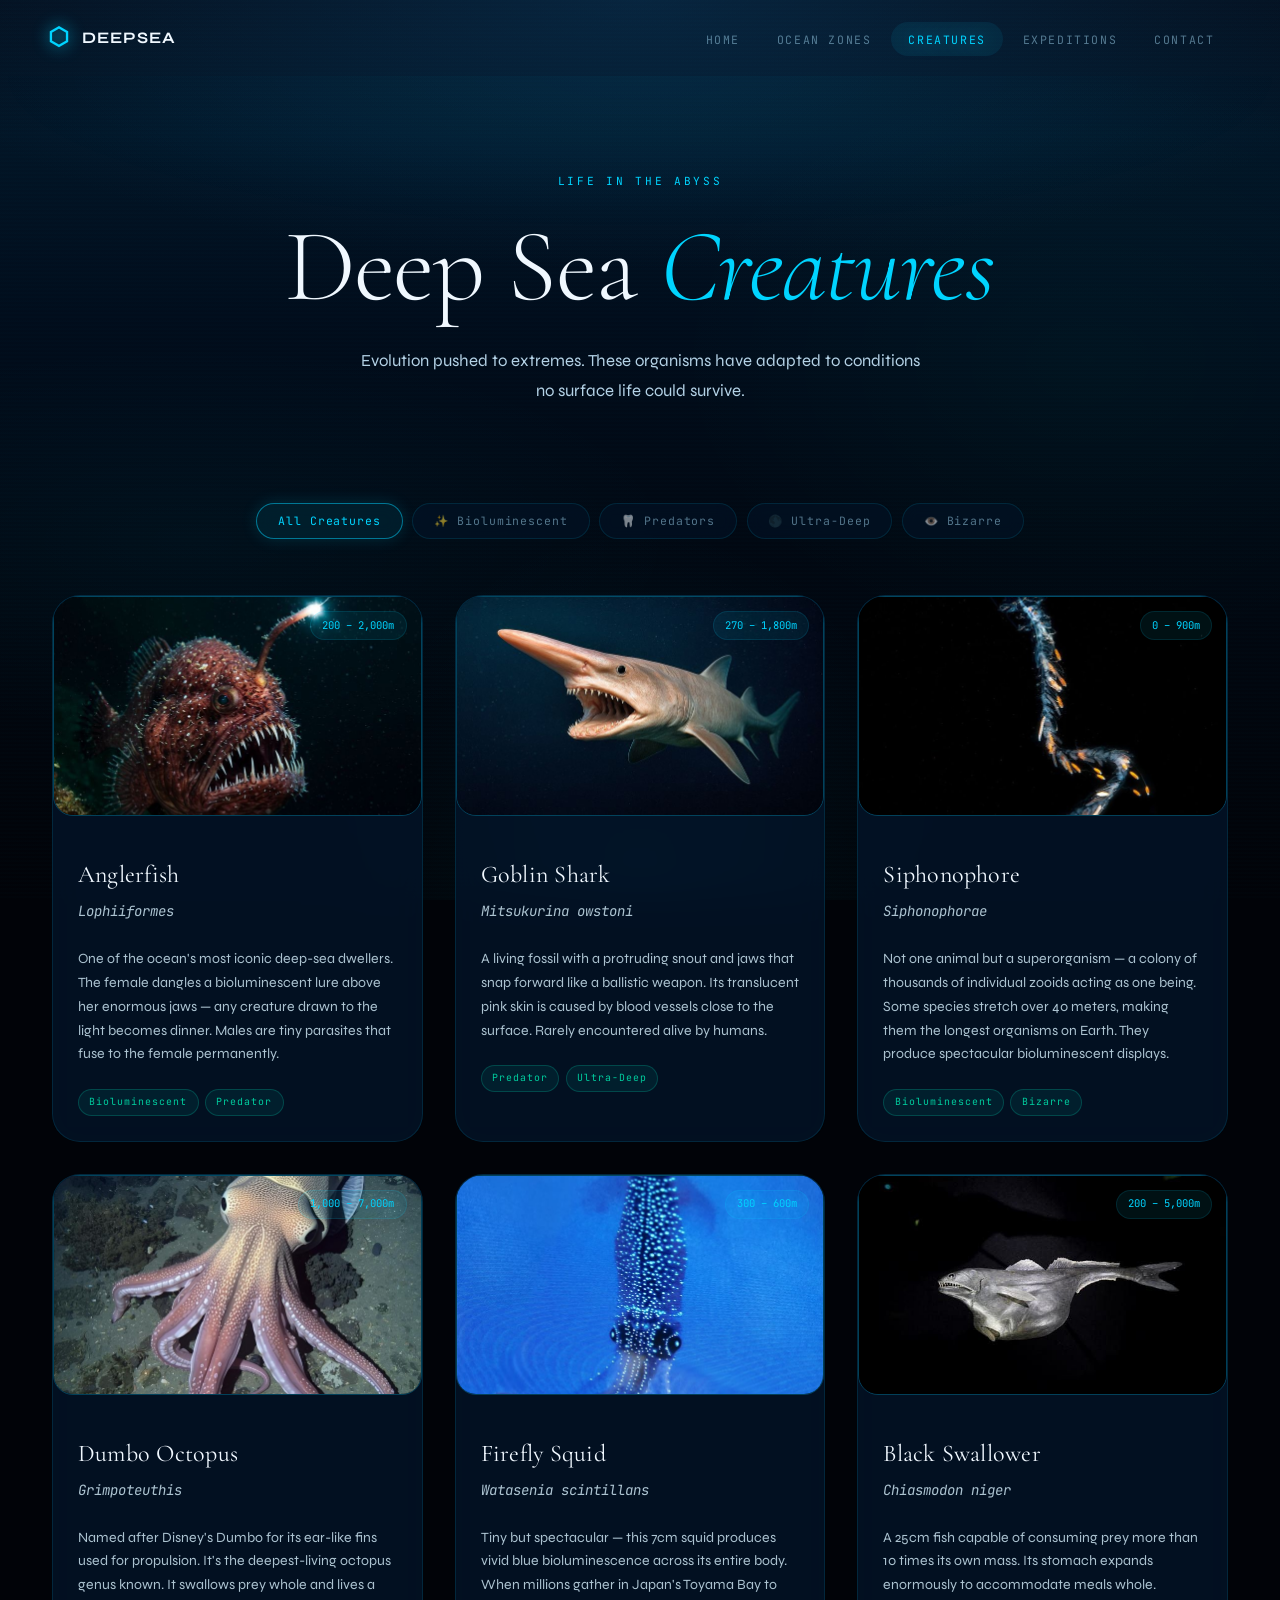
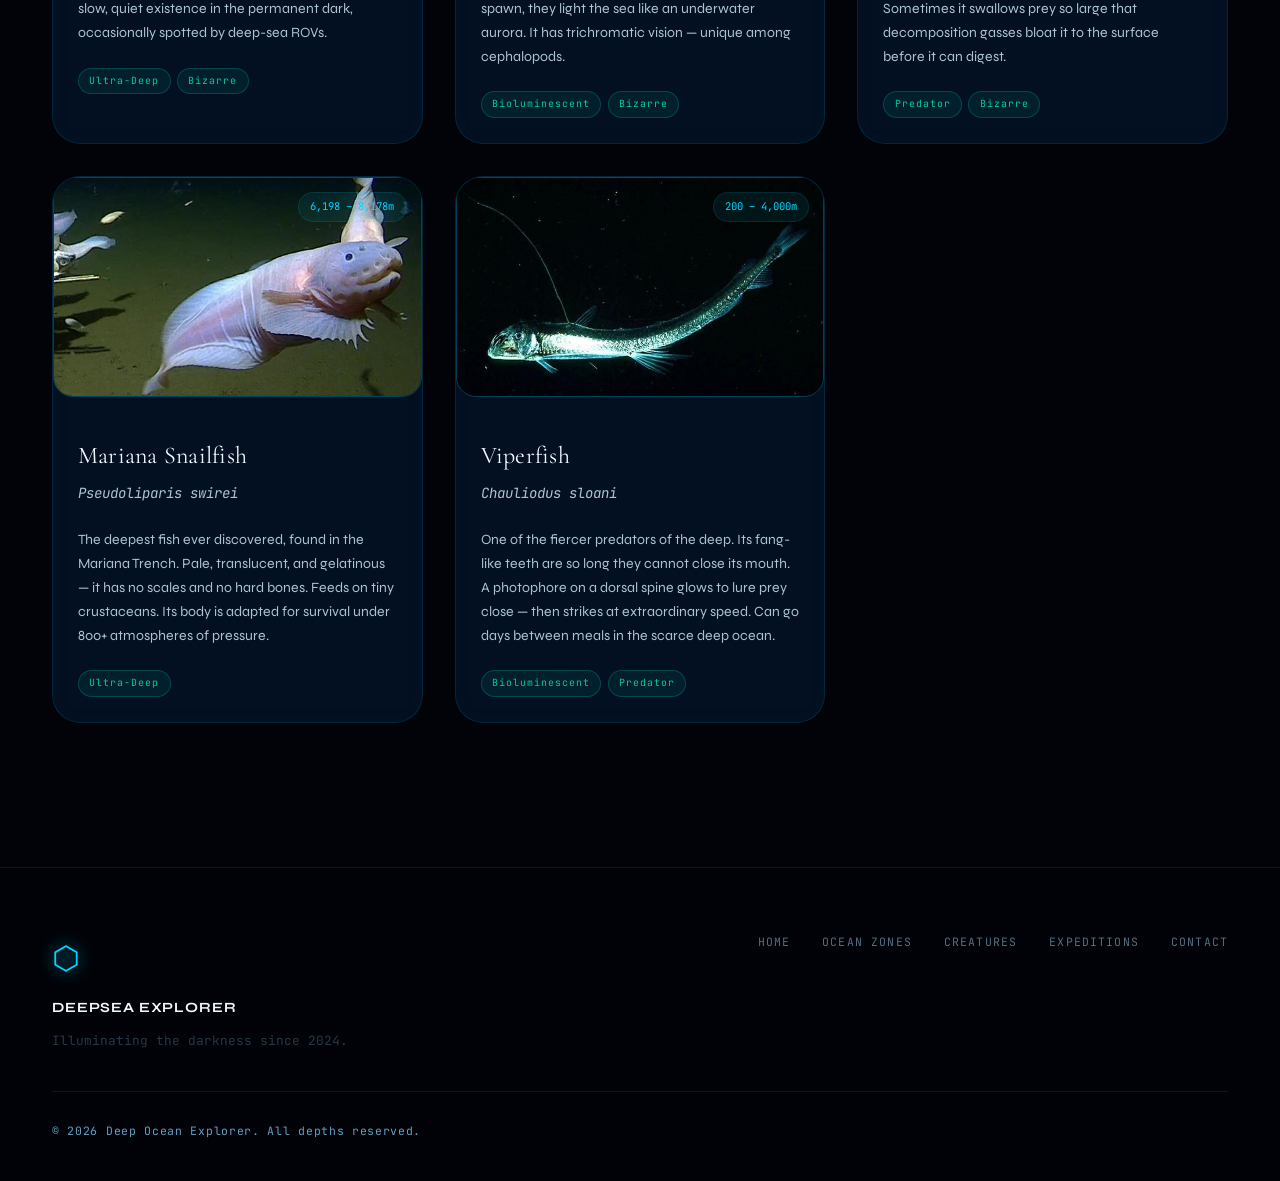
==== creatures.html @ 25d3ae2a "Initial commit" ====
<!DOCTYPE html>
<html lang="en">
<head>
  <meta charset="UTF-8" />
  <meta name="viewport" content="width=device-width, initial-scale=1.0" />
  <title>Deep Sea Creatures — Deep Ocean Explorer</title>
  <link rel="stylesheet" href="style.css" />
</head>
<body class="page-creatures">

  <div class="ocean-bg">
    <div class="bubble" style="--x:8%;--d:11s;--s:0.45rem;--delay:0.5s"></div>
    <div class="bubble" style="--x:30%;--d:9s;--s:0.3rem;--delay:2s"></div>
    <div class="bubble" style="--x:52%;--d:13s;--s:0.55rem;--delay:1s"></div>
    <div class="bubble" style="--x:72%;--d:8s;--s:0.4rem;--delay:3.5s"></div>
    <div class="bubble" style="--x:90%;--d:10s;--s:0.6rem;--delay:0s"></div>
  </div>

  <nav class="navbar">
    <a href="index.html" class="nav-logo">
      <span class="logo-icon">⬡</span>
      <span>DeepSea</span>
    </a>
    <button class="nav-toggle" id="navToggle" aria-label="Toggle menu">
      <span></span><span></span><span></span>
    </button>
    <ul class="nav-links" id="navLinks">
      <li><a href="index.html">Home</a></li>
      <li><a href="zones.html">Ocean Zones</a></li>
      <li><a href="creatures.html" class="active">Creatures</a></li>
      <li><a href="expeditions.html">Expeditions</a></li>
      <li><a href="contact.html">Contact</a></li>
    </ul>
  </nav>

  <main>
    <header class="page-hero">
      <div class="container">
        <p class="hero-eyebrow">Life in the Abyss</p>
        <h1>Deep Sea <em>Creatures</em></h1>
        <p class="page-hero-sub">Evolution pushed to extremes. These organisms have adapted to conditions no surface life could survive.</p>
      </div>
    </header>

    <section class="filter-section">
      <div class="container">
        <div class="filter-bar">
          <button class="filter-btn active" data-filter="all">All Creatures</button>
          <button class="filter-btn" data-filter="bioluminescent">✨ Bioluminescent</button>
          <button class="filter-btn" data-filter="predator">🦷 Predators</button>
          <button class="filter-btn" data-filter="deep">🌑 Ultra-Deep</button>
          <button class="filter-btn" data-filter="weird">👁️ Bizarre</button>
        </div>
      </div>
    </section>

    <section class="creatures-gallery">
      <div class="container">
        <div class="creatures-grid" id="creaturesGrid">

          <article class="creature-profile" data-tags="bioluminescent predator">
            <div class="profile-glow"></div>
            <div class="profile-header">
    <img src="images/anglerfish.jpg" class="creature-photo" alt="Anglerfish">
    <div class="profile-depth-badge">200 – 2,000m</div>
</div>
            <h3>Anglerfish</h3>
            <p class="creature-sci">Lophiiformes</p>
            <p>One of the ocean's most iconic deep-sea dwellers. The female dangles a bioluminescent lure above her enormous jaws — any creature drawn to the light becomes dinner. Males are tiny parasites that fuse to the female permanently.</p>
            <div class="creature-tags">
              <span class="tag">Bioluminescent</span>
              <span class="tag">Predator</span>
            </div>
          </article>

          <article class="creature-profile" data-tags="predator deep">
            <div class="profile-glow"></div>
            <div class="profile-header">
              <img src="images/goblin-shark.jpg" class="creature-photo">
              <div class="profile-depth-badge">270 – 1,800m</div>
            </div>
            <h3>Goblin Shark</h3>
            <p class="creature-sci">Mitsukurina owstoni</p>
            <p>A living fossil with a protruding snout and jaws that snap forward like a ballistic weapon. Its translucent pink skin is caused by blood vessels close to the surface. Rarely encountered alive by humans.</p>
            <div class="creature-tags">
              <span class="tag">Predator</span>
              <span class="tag">Ultra-Deep</span>
            </div>
          </article>

          <article class="creature-profile" data-tags="bioluminescent weird">
            <div class="profile-glow"></div>
            <div class="profile-header">
              <img src="images/siphonophore.jpg" class="creature-photo">
              <div class="profile-depth-badge">0 – 900m</div>
            </div>
            <h3>Siphonophore</h3>
            <p class="creature-sci">Siphonophorae</p>
            <p>Not one animal but a superorganism — a colony of thousands of individual zooids acting as one being. Some species stretch over 40 meters, making them the longest organisms on Earth. They produce spectacular bioluminescent displays.</p>
            <div class="creature-tags">
              <span class="tag">Bioluminescent</span>
              <span class="tag">Bizarre</span>
            </div>
          </article>

          <article class="creature-profile" data-tags="deep weird">
            <div class="profile-glow"></div>
            <div class="profile-header">
             <img src="images/dumbo-octopus.jpg" class="creature-photo">
              <div class="profile-depth-badge">1,000 – 7,000m</div>
            </div>
            <h3>Dumbo Octopus</h3>
            <p class="creature-sci">Grimpoteuthis</p>
            <p>Named after Disney's Dumbo for its ear-like fins used for propulsion. It's the deepest-living octopus genus known. It swallows prey whole and lives a slow, quiet existence in the permanent dark, occasionally spotted by deep-sea ROVs.</p>
            <div class="creature-tags">
              <span class="tag">Ultra-Deep</span>
              <span class="tag">Bizarre</span>
            </div>
          </article>

          <article class="creature-profile" data-tags="bioluminescent weird">
            <div class="profile-glow"></div>
            <div class="profile-header">
              <img src="images/firefly-squid.jpg" class="creature-photo">
              <div class="profile-depth-badge">300 – 600m</div>
            </div>
            <h3>Firefly Squid</h3>
            <p class="creature-sci">Watasenia scintillans</p>
            <p>Tiny but spectacular — this 7cm squid produces vivid blue bioluminescence across its entire body. When millions gather in Japan's Toyama Bay to spawn, they light the sea like an underwater aurora. It has trichromatic vision — unique among cephalopods.</p>
            <div class="creature-tags">
              <span class="tag">Bioluminescent</span>
              <span class="tag">Bizarre</span>
            </div>
          </article>

          <article class="creature-profile" data-tags="predator deep weird">
            <div class="profile-glow"></div>
            <div class="profile-header">
              <img src="images/black-swallower.jpg" class="creature-photo">
              <div class="profile-depth-badge">200 – 5,000m</div>
            </div>
            <h3>Black Swallower</h3>
            <p class="creature-sci">Chiasmodon niger</p>
            <p>A 25cm fish capable of consuming prey more than 10 times its own mass. Its stomach expands enormously to accommodate meals whole. Sometimes it swallows prey so large that decomposition gasses bloat it to the surface before it can digest.</p>
            <div class="creature-tags">
              <span class="tag">Predator</span>
              <span class="tag">Bizarre</span>
            </div>
          </article>

          <article class="creature-profile" data-tags="deep">
            <div class="profile-glow"></div>
            <div class="profile-header">
              <img src="images/mariana-snailfish.jpg" class="creature-photo">
              <div class="profile-depth-badge">6,198 – 8,178m</div>
            </div>
            <h3>Mariana Snailfish</h3>
            <p class="creature-sci">Pseudoliparis swirei</p>
            <p>The deepest fish ever discovered, found in the Mariana Trench. Pale, translucent, and gelatinous — it has no scales and no hard bones. Feeds on tiny crustaceans. Its body is adapted for survival under 800+ atmospheres of pressure.</p>
            <div class="creature-tags">
              <span class="tag">Ultra-Deep</span>
            </div>
          </article>

          <article class="creature-profile" data-tags="bioluminescent predator">
            <div class="profile-glow"></div>
            <div class="profile-header">
              <img src="images/viperfish.jpg" class="creature-photo">
              <div class="profile-depth-badge">200 – 4,000m</div>
            </div>
            <h3>Viperfish</h3>
            <p class="creature-sci">Chauliodus sloani</p>
            <p>One of the fiercer predators of the deep. Its fang-like teeth are so long they cannot close its mouth. A photophore on a dorsal spine glows to lure prey close — then strikes at extraordinary speed. Can go days between meals in the scarce deep ocean.</p>
            <div class="creature-tags">
              <span class="tag">Bioluminescent</span>
              <span class="tag">Predator</span>
            </div>
          </article>

        </div>
      </div>
    </section>
  </main>

  <footer class="site-footer">
    <div class="container">
      <div class="footer-grid">
        <div class="footer-brand">
          <span class="logo-icon">⬡</span>
          <strong>DeepSea Explorer</strong>
          <p>Illuminating the darkness since 2024.</p>
        </div>
        <nav class="footer-nav">
          <a href="index.html">Home</a>
          <a href="zones.html">Ocean Zones</a>
          <a href="creatures.html">Creatures</a>
          <a href="expeditions.html">Expeditions</a>
          <a href="contact.html">Contact</a>
        </nav>
      </div>
      <p class="footer-copy">&copy; 2026 Deep Ocean Explorer. All depths reserved.</p>
    </div>
  </footer>

  <script src="main.js"></script>
</body>
</html>
---- style.css ----
@import url('https://fonts.googleapis.com/css2?family=Cormorant+Garamond:ital,wght@0,300;0,400;0,600;0,700;1,300;1,400;1,600&family=Syne:wght@400;600;700;800&family=JetBrains+Mono:wght@300;400;500&display=swap');

:root {
  /* Depths */
  --void:         #010308;
  --abyss:        #020610;
  --deep:         #03101e;
  --mid:          #041828;
  --layer:        #061e36;
  --ocean:        #0b3a5e;

  /* Bioluminescence */
  --biolum:       #00d4ff;
  --biolum-soft:  #00a8cc;
  --plasma:       #00ffcc;
  --plasma-soft:  #00cc9e;
  --ember:        #ff6b35;
  --gold:         #f5c842;

  /* Text */
  --text-bright:  #f0f8ff;
  --text-body:    rgba(210, 235, 248, 0.82);
  --text-muted:   rgba(150, 200, 225, 0.55);
  --text-ghost:   rgba(100, 160, 190, 0.35);

  /* Glass */
  --glass:        rgba(4, 24, 48, 0.65);
  --glass-light:  rgba(6, 30, 60, 0.45);
  --glass-bright: rgba(10, 50, 90, 0.4);

  /* Borders */
  --border:       rgba(0, 212, 255, 0.12);
  --border-mid:   rgba(0, 212, 255, 0.25);
  --border-bright:rgba(0, 212, 255, 0.5);

  /* Glow */
  --glow-sm:      0 0 20px rgba(0, 212, 255, 0.25);
  --glow-md:      0 0 40px rgba(0, 212, 255, 0.35);
  --glow-lg:      0 0 80px rgba(0, 212, 255, 0.2);
  --shadow-deep:  0 30px 80px rgba(1, 3, 8, 0.9);

  /* Typography */
  --font-display: 'Cormorant Garamond', Georgia, serif;
  --font-ui:      'Syne', sans-serif;
  --font-mono:    'JetBrains Mono', monospace;
  --font-body:    'Syne', sans-serif;

  /* Layout */
  --nav-h:        76px;
  --max-w:        1240px;
  --r-xs:         4px;
  --r-sm:         8px;
  --r-md:         14px;
  --r-lg:         20px;
  --r-xl:         28px;
  --r-2xl:        40px;
}

/* =============================================
   RESET & BASE
   ============================================= */
*, *::before, *::after {
  box-sizing: border-box;
  margin: 0;
  padding: 0;
}

html {
  scroll-behavior: smooth;
  font-size: 16px;
}

body {
  font-family: var(--font-body);
  font-weight: 400;
  background-color: var(--void);
  color: var(--text-body);
  min-height: 100vh;
  overflow-x: hidden;
  line-height: 1.7;
  cursor: none;
}

img { max-width: 100%; display: block; }
a { color: inherit; text-decoration: none; }
ul { list-style: none; }
button { cursor: none; border: none; background: none; font-family: inherit; }
select, input, textarea { font-family: inherit; }

::selection {
  background: rgba(0, 212, 255, 0.25);
  color: #fff;
}
 /* cursor */
/* ::-webkit-scrollbar { width: 5px; }
::-webkit-scrollbar-track { background: var(--void); }
::-webkit-scrollbar-thumb {
  background: linear-gradient(180deg, var(--biolum), var(--glow));
  border-radius: 4px;
} */

/* SCROLLBAR */

::-webkit-scrollbar {
    width: 6px;
}

::-webkit-scrollbar-track {
    background: #020610;
}

::-webkit-scrollbar-thumb {
    background: #00d4ff;
    border-radius: 20px;
    box-shadow: 0 0 10px #00d4ff;
}

::-webkit-scrollbar-thumb:hover {
    background: #00f0ff;
    box-shadow: 0 0 20px #00f0ff;
}


   /* CUSTOM CURSOR */
   
.cursor-dot,
.cursor-ring {
  position: fixed;
  top: 0;
  left: 0;
  pointer-events: none;
  z-index: 99999;
  transform: translate(-50%, -50%);
  mix-blend-mode: screen;
}

.cursor-dot {
  width: 6px;
  height: 6px;
  background: var(--biolum);
  border-radius: 50%;
  box-shadow: 0 0 12px var(--biolum), 0 0 24px rgba(0, 212, 255, 0.5);
  transition: transform 0.1s ease, width 0.2s, height 0.2s, background 0.2s;
}

.cursor-ring {
  width: 32px;
  height: 32px;
  border: 1px solid rgba(0, 212, 255, 0.6);
  border-radius: 50%;
  transition: transform 0.12s ease, width 0.3s, height 0.3s, border-color 0.3s, background 0.3s;
}

body:has(a:hover) .cursor-ring,
body:has(button:hover) .cursor-ring {
  width: 52px;
  height: 52px;
  border-color: var(--biolum);
  background: rgba(0, 212, 255, 0.06);
}

   /* OCEAN BACKGROUND — deeply layered */

.ocean-bg {
  position: fixed;
  inset: 0;
  z-index: 0;
  pointer-events: none;
  overflow: hidden;
}

.ocean-bg::before {
  content: '';
  position: absolute;
  inset: 0;
  background:
    radial-gradient(ellipse 100% 50% at 50% 0%, rgba(11, 58, 94, 0.5) 0%, transparent 60%),
    radial-gradient(ellipse 70% 40% at 15% 60%, rgba(0, 212, 255, 0.04) 0%, transparent 55%),
    radial-gradient(ellipse 60% 60% at 85% 40%, rgba(0, 255, 204, 0.03) 0%, transparent 55%),
    radial-gradient(ellipse 40% 70% at 50% 100%, rgba(0, 212, 255, 0.06) 0%, transparent 60%),
    linear-gradient(180deg,
      #040f1e 0%,
      #021526 15%,
      #010d1c 35%,
      #010812 60%,
      #010308 100%
    );
}

/* Animated noise texture overlay */
.ocean-bg::after {
  content: '';
  position: absolute;
  inset: 0;
  background-image:
    repeating-linear-gradient(
      0deg,
      transparent,
      transparent 2px,
      rgba(0, 212, 255, 0.008) 2px,
      rgba(0, 212, 255, 0.008) 4px
    );
  pointer-events: none;
}

/* Bubbles */
.bubble {
  position: absolute;
  bottom: -2rem;
  left: var(--x);
  width: var(--s);
  height: var(--s);
  border-radius: 50%;
  background: radial-gradient(circle at 30% 30%,
    rgba(0, 212, 255, 0.8),
    rgba(0, 212, 255, 0.05)
  );
  border: 1px solid rgba(0, 212, 255, 0.3);
  animation: rise var(--d) var(--delay) infinite linear;
  opacity: 0;
}

@keyframes rise {
  0%   { bottom: -2rem; opacity: 0; transform: translateX(0) scale(1); }
  8%   { opacity: 0.8; }
  80%  { opacity: 0.25; }
  100% { bottom: 110vh; opacity: 0; transform: translateX(calc(var(--s) * 8)) scale(0.5); }
}

/* Light rays */
.light-ray {
  position: absolute;
  top: -10%;
  left: var(--rx);
  width: 1px;
  height: 90vh;
  background: linear-gradient(180deg,
    rgba(0, 212, 255, calc(var(--ro) * 4)) 0%,
    rgba(0, 212, 255, var(--ro)) 40%,
    transparent 100%
  );
  transform: rotate(var(--rr));
  transform-origin: top center;
  animation: shimmer 8s ease-in-out infinite alternate;
  filter: blur(0.5px);
}

.light-ray::after {
  content: '';
  position: absolute;
  top: 0;
  left: -8px;
  width: 18px;
  height: 100%;
  background: inherit;
  filter: blur(6px);
  opacity: 0.4;
}

@keyframes shimmer {
  0%   { opacity: 0.3; transform: rotate(var(--rr)) scaleX(1); }
  100% { opacity: 1; transform: rotate(var(--rr)) scaleX(4); }
}


   /* Z-INDEX STACK */

nav, main, footer {
  position: relative;
  z-index: 1;
}

.container {
  max-width: var(--max-w);
  margin: 0 auto;
  padding: 0 2rem;
}


   /* NAVBAR — glassmorphic premium */

.navbar {
  position: fixed;
  top: 0;
  left: 0;
  right: 0;
  z-index: 100;
  height: var(--nav-h);
  display: flex;
  align-items: center;
  justify-content: space-between;
  padding: 0 3rem;
  background: transparent;
  transition: background 0.4s ease, box-shadow 0.4s ease, backdrop-filter 0.4s ease;
}

.navbar.scrolled {
  background: rgba(1, 3, 8, 0.85);
  backdrop-filter: blur(24px) saturate(180%);
  -webkit-backdrop-filter: blur(24px);
  box-shadow: 0 1px 0 rgba(0, 212, 255, 0.1), 0 8px 32px rgba(1, 3, 8, 0.5);
}

.nav-logo {
  display: flex;
  align-items: center;
  gap: 0.75rem;
  font-family: var(--font-ui);
  font-size: 1rem;
  font-weight: 700;
  letter-spacing: 0.06em;
  text-transform: uppercase;
  color: var(--text-bright);
  transition: opacity 0.2s;
}

.nav-logo:hover { opacity: 0.75; }

.logo-icon {
  font-size: 1.5rem;
  display: inline-block;
  animation: spin-slow 16s linear infinite;
  color: var(--biolum);
  filter: drop-shadow(0 0 8px var(--biolum));
}

@keyframes spin-slow {
  to { transform: rotate(360deg); }
}

.nav-links {
  display: flex;
  gap: 0.1rem;
  align-items: center;
}

.nav-links a {
  font-family: var(--font-mono);
  font-size: 0.72rem;
  letter-spacing: 0.14em;
  text-transform: uppercase;
  color: var(--text-muted);
  padding: 0.6rem 1.1rem;
  border-radius: 100px;
  transition: color 0.3s, background 0.3s;
  position: relative;
}

.nav-links a::before {
  content: '';
  position: absolute;
  inset: 0;
  border-radius: 100px;
  background: var(--biolum);
  opacity: 0;
  transform: scale(0.85);
  transition: opacity 0.3s, transform 0.3s;
}

.nav-links a:hover,
.nav-links a.active {
  color: var(--biolum);
}

.nav-links a:hover::before,
.nav-links a.active::before {
  opacity: 0.08;
  transform: scale(1);
}

.nav-links a.active {
  text-shadow: 0 0 16px rgba(0, 212, 255, 0.5);
}

.nav-toggle {
  display: none;
  flex-direction: column;
  gap: 5px;
  padding: 8px;
}

.nav-toggle span {
  display: block;
  width: 22px;
  height: 1.5px;
  background: var(--biolum);
  border-radius: 2px;
  transition: transform 0.3s, opacity 0.3s;
  box-shadow: 0 0 6px rgba(0, 212, 255, 0.6);
}


   /* HERO — cinematic full-bleed */

.page-home main { padding-top: 0; }

.hero {
  position: relative;
  height: 100vh;
  min-height: 700px;
  overflow: hidden;
}

.hero-bg {
  position: absolute;
  inset: 0;
  width: 100%;
  height: 100%;
  object-fit: cover;
  z-index: 1;
  animation: heroZoom 20s ease-in-out infinite alternate;
  transform-origin: center bottom;
}

@keyframes heroZoom {
  from { transform: scale(1); }
  to   { transform: scale(1.08); }
}

/* Deep multi-layer gradient over hero */
.hero::after {
  content: '';
  position: absolute;
  inset: 0;
  z-index: 2;
  background:
    linear-gradient(to bottom,
      rgba(1, 3, 8, 0.3) 0%,
      rgba(2, 6, 16, 0.1) 30%,
      rgba(2, 6, 20, 0.5) 70%,
      rgba(1, 3, 8, 0.95) 100%
    ),
    linear-gradient(to right,
      rgba(1, 3, 8, 0.5) 0%,
      transparent 40%,
      transparent 60%,
      rgba(1, 3, 8, 0.4) 100%
    );
}

.hero-overlay {
  position: absolute;
  inset: 0;
  z-index: 3;
  display: flex;
  flex-direction: column;
  justify-content: center;
  align-items: flex-start;
  padding: 0 8vw;
  padding-bottom: 6rem;
}

.hero-tag {
  font-family: var(--font-mono);
  font-size: 0.72rem;
  letter-spacing: 0.28em;
  text-transform: uppercase;
  color: var(--biolum);
  margin-bottom: 1.8rem;
  opacity: 0;
  animation: fadeSlide 1s 0.3s forwards ease-out;
  position: relative;
  padding-left: 2rem;
}

.hero-tag::before {
  content: '';
  position: absolute;
  left: 0;
  top: 50%;
  width: 1.2rem;
  height: 1px;
  background: var(--biolum);
  transform: translateY(-50%);
  box-shadow: 0 0 8px var(--biolum);
}

.hero-overlay h1 {
  font-family: var(--font-display);
  font-size: clamp(4rem, 9vw, 8.5rem);
  font-weight: 300;
  line-height: 0.95;
  letter-spacing: -0.01em;
  color: var(--text-bright);
  margin-bottom: 1.8rem;
  max-width: 800px;
  opacity: 0;
  animation: fadeSlide 1.1s 0.55s forwards ease-out;
  text-shadow: 0 4px 40px rgba(0, 0, 0, 0.6);
}

.hero-overlay h1 em {
  font-style: italic;
  color: transparent;
  -webkit-text-stroke: 1px var(--biolum);
  filter: drop-shadow(0 0 20px rgba(0, 212, 255, 0.4));
}

.hero-overlay > p {
  font-family: var(--font-body);
  font-size: 1.05rem;
  font-weight: 400;
  max-width: 520px;
  color: rgba(180, 215, 235, 0.85);
  margin-bottom: 2.8rem;
  line-height: 1.75;
  opacity: 0;
  animation: fadeSlide 1.1s 0.75s forwards ease-out;
}

.hero-overlay .btn {
  opacity: 0;
  animation: fadeSlide 1.1s 0.95s forwards ease-out;
}


/* Scroll indicator */
.scroll-indicator {
  position: absolute;
  bottom: 2.5rem;
  left: 50%;
  transform: translateX(-50%);
  z-index: 4;
  display: flex;
  flex-direction: column;
  align-items: center;
  gap: 0.5rem;
  font-family: var(--font-mono);
  font-size: 0.62rem;
  letter-spacing: 0.2em;
  text-transform: uppercase;
  color: var(--text-ghost);
}

.scroll-indicator::after {
  content: '';
  width: 1px;
  height: 48px;
  background: linear-gradient(180deg, rgba(0, 212, 255, 0.5), transparent);
  animation: scroll-line 2.4s ease-in-out infinite;
}

@keyframes scroll-line {
  0%   { opacity: 0; transform: scaleY(0); transform-origin: top; }
  50%  { opacity: 1; transform: scaleY(1); transform-origin: top; }
  100% { opacity: 0; transform: scaleY(1); transform-origin: bottom; }
}

@keyframes fadeSlide {
  from { opacity: 0; transform: translateY(24px); }
  to   { opacity: 1; transform: translateY(0); }
}


   /* HERO DEPTH BAR (legacy — kept hidden) */

.hero-depth-bar { display: none; }

   /* GALLERY TITLE */
 
.gallery-title {
  text-align: center;
  padding: 7rem 2rem 1rem;
  position: relative;
}

.gallery-title h2 {
  font-family: var(--font-display);
  font-size: clamp(2.5rem, 5vw, 4.5rem);
  font-weight: 300;
  letter-spacing: -0.01em;
  color: var(--text-bright);
  margin-bottom: 1rem;
}

.gallery-title h2 em {
  font-style: italic;
  color: var(--biolum);
}

.gallery-title p {
  color: var(--text-muted);
  font-size: 1rem;
  max-width: 500px;
  margin: 0 auto;
}


   /* GALLERY — magazine editorial grid */

.gallery {
  display: grid;
  grid-template-columns: repeat(3, 1fr);
  gap: 1.5rem;
  padding: 3rem 3rem 5rem;
}

.gallery-card {
  overflow: hidden;
  border-radius: var(--r-lg);
  position: relative;
  cursor: none;
  transition: transform 0.5s cubic-bezier(0.23, 1, 0.32, 1), box-shadow 0.5s ease;
  border: 1px solid var(--border);
}

.gallery-card img {
  width: 100%;
  height: 380px;
  object-fit: cover;
  transition: transform 0.7s cubic-bezier(0.23, 1, 0.32, 1);
  display: block;
}


.gallery-card::after {
  content: '';
  position: absolute;
  inset: 0;
  background:
    linear-gradient(to top,
      rgba(1, 3, 8, 0.85) 0%,
      rgba(1, 3, 8, 0.2) 45%,
      transparent 70%
    );
  transition: opacity 0.4s;
}

.gallery-card::before {
  content: '';
  position: absolute;
  inset: 0;
  background: linear-gradient(135deg, rgba(0, 212, 255, 0.08), transparent 60%);
  opacity: 0;
  transition: opacity 0.4s;
  z-index: 1;
}

.gallery-card:hover { 
  transform: translateY(-8px) scale(1.01); 
  box-shadow: 0 24px 64px rgba(0, 212, 255, 0.18), 0 0 0 1px rgba(0, 212, 255, 0.25);
}
.gallery-card:hover img { transform: scale(1.08); }
.gallery-card:hover::before { opacity: 1; }

.gallery-card h3 {
  position: absolute;
  bottom: 1.5rem;
  left: 1.5rem;
  font-family: var(--font-display);
  font-size: 1.8rem;
  font-weight: 400;
  color: white;
  z-index: 2;
  text-shadow: 0 2px 16px rgba(0, 0, 0, 0.8);
  letter-spacing: 0.01em;
}



/* =============================================
   STATS SECTION (homepage)
   ============================================= */
.stats {
  position: relative;
  z-index: 1;
  display: flex;
  justify-content: center;
  align-items: stretch;
  flex-wrap: wrap;
  padding: 4rem 1.5rem;
  background: linear-gradient(
    90deg,
    rgba(6, 32, 64, 0.4),
    rgba(13, 90, 158, 0.2),
    rgba(6, 32, 64, 0.4)
  );
  border-top: 1px solid var(--border);
  border-bottom: 1px solid var(--border);
  gap: 0;
}


.stats > div {
  text-align: center;
  padding: 1.5rem 4rem;
  position: relative;
  flex: 1;
  min-width: 200px;
}

.stats > div:not(:last-child)::after {
  content: '';
  position: absolute;
  right: 0;
  top: 20%;
  height: 60%;
  width: 1px;
  background: var(--border);
}

.stats h2 {
  font-family: var(--font-mono);
  font-size: clamp(2rem, 4vw, 3rem);
  font-weight: 700;
  color: var(--biolum);
  line-height: 1;
  margin-bottom: 0.5rem;
  text-shadow: 0 0 20px rgba(0, 229, 255, 0.4);
}

.stats p {
  font-size: 0.82rem;
  color: var(--text-muted);
  text-transform: uppercase;
  letter-spacing: 0.1em;
  font-family: var(--font-mono);
}
   /* BUTTONS */

.btn {
  display: inline-flex;
  align-items: center;
  gap: 0.6rem;
  padding: 1rem 2.2rem;
  border-radius: 100px;
  font-family: var(--font-mono);
  font-size: 0.74rem;
  letter-spacing: 0.12em;
  text-transform: uppercase;
  font-weight: 500;
  transition: all 0.3s cubic-bezier(0.23, 1, 0.32, 1);
  position: relative;
  overflow: hidden;
  cursor: none;
}

.btn::after {
  content: '';
  position: absolute;
  inset: 0;
  background: rgba(255, 255, 255, 0.08);
  opacity: 0;
  border-radius: inherit;
  transition: opacity 0.3s;
}

.btn:hover::after { opacity: 1; }

.btn-primary {
  background: transparent;
  color: var(--void);
  border: none;
  position: relative;
}

.btn-primary::before {
  content: '';
  position: absolute;
  inset: 0;
  border-radius: inherit;
  background: linear-gradient(135deg, var(--biolum) 0%, var(--plasma) 100%);
  z-index: -1;
  transition: opacity 0.3s;
}

.btn-primary {
  color: var(--void);
  font-weight: 600;
  box-shadow: 0 0 30px rgba(0, 212, 255, 0.35), 0 4px 20px rgba(0, 0, 0, 0.4);
}

.btn-primary:hover {
  transform: translateY(-3px) scale(1.02);
  box-shadow: 0 0 50px rgba(0, 212, 255, 0.5), 0 8px 32px rgba(0, 0, 0, 0.4);
}

.btn-ghost {
  background: transparent;
  color: var(--biolum);
  border: 1px solid var(--border-mid);
}

.btn-ghost:hover {
  background: rgba(0, 212, 255, 0.08);
  border-color: var(--border-bright);
  transform: translateY(-3px);
  box-shadow: var(--glow-sm);
}

.btn-outline {
  background: transparent;
  color: var(--plasma);
  border: 1px solid rgba(0, 255, 204, 0.3);
}

.btn-outline:hover {
  background: rgba(0, 255, 204, 0.06);
  border-color: var(--plasma);
  transform: translateY(-2px);
}

.btn-full { width: 100%; justify-content: center; }

   /* SECTION TITLES */
  
.section-title {
  font-family: var(--font-display);
  font-size: clamp(2.2rem, 5vw, 4rem);
  font-weight: 300;
  line-height: 1.1;
  letter-spacing: -0.01em;
  margin-bottom: 3.5rem;
  color: var(--text-bright);
}

.section-title em {
  font-style: italic;
  color: var(--biolum);
}

.section-title.centered { text-align: center; }


   /* INTRO SECTION */
  
.intro-section {
  padding: 9rem 0;
  position: relative;
}

.intro-section::before {
  content: '';
  position: absolute;
  left: -10%;
  top: 20%;
  width: 500px;
  height: 500px;
  background: radial-gradient(circle, rgba(0, 212, 255, 0.04) 0%, transparent 70%);
  pointer-events: none;
}

.intro-grid {
  display: grid;
  grid-template-columns: 1fr 1fr;
  gap: 6rem;
  align-items: center;
}

.intro-text p {
  color: var(--text-body);
  margin-bottom: 1.4rem;
  font-size: 1.02rem;
  line-height: 1.8;
}

.intro-text .btn { margin-top: 1.2rem; }

/* Depth column visual */
.depth-column {
  display: flex;
  flex-direction: column;
  border-radius: var(--r-xl);
  overflow: hidden;
  box-shadow: var(--shadow-deep), var(--glow-lg);
  border: 1px solid var(--border);
  position: relative;
}

.depth-column::before {
  content: '';
  position: absolute;
  top: 0;
  left: 0;
  right: 0;
  height: 1px;
  background: linear-gradient(90deg, transparent, var(--biolum), transparent);
}

.zone-slice {
  position: relative;
  padding: 1.4rem 1.8rem;
  display: flex;
  align-items: center;
  justify-content: space-between;
  font-family: var(--font-mono);
  font-size: 0.78rem;
  font-weight: 500;
  letter-spacing: 0.08em;
  transition: transform 0.35s ease, filter 0.35s;
  cursor: default;
  color: var(--text-body);
}

.zone-slice::before {
  content: attr(data-depth);
  font-size: 0.68rem;
  color: var(--text-ghost);
  font-weight: 300;
}

.zone-slice:hover {
  transform: scaleX(1.025);
  filter: brightness(1.3);
  z-index: 2;
}

.zone-slice.sunlight  { background: linear-gradient(90deg, #1060a0, #0a4070); height: 52px; }
.zone-slice.twilight  { background: linear-gradient(90deg, #073056, #041e36); height: 62px; }
.zone-slice.midnight  { background: linear-gradient(90deg, #031020, #020812); height: 72px; }
.zone-slice.abyssal   { background: linear-gradient(90deg, #020810, #010508); height: 80px; }
.zone-slice.hadal     { background: linear-gradient(90deg, #010305, #010205); height: 62px; color: var(--biolum); }


   /* FEATURED CREATURES (home) */
  
.featured-creatures {
  padding: 5rem 0 8rem;
}

.creature-grid {
  display: grid;
  grid-template-columns: repeat(4, 1fr);
  gap: 1.5rem;
}

.creature-card {
  position: relative;
  background: var(--glass);
  border: 1px solid var(--border);
  border-radius: var(--r-xl);
  padding: 2.2rem 1.6rem;
  text-align: center;
  backdrop-filter: blur(16px);
  transition: transform 0.4s cubic-bezier(0.23, 1, 0.32, 1), box-shadow 0.4s ease, border-color 0.4s;
  overflow: hidden;
  display: block;
  cursor: none;
}

.creature-card img{
    width:100%;
    height:260px;
    object-fit:cover;
    display:block;
    border-radius:20px 20px 0 0;
}

.creature-card{
    overflow:hidden;
    background:#041827;
    transition:.4s;
}

.creature-card:hover{
    transform:translateY(-10px);
}

.creature-card::before {
  content: '';
  position: absolute;
  inset: 0;
  background: linear-gradient(135deg, rgba(0, 212, 255, 0.06), transparent 60%);
  opacity: 0;
  transition: opacity 0.4s;
}

.creature-card:hover {
  transform: translateY(-10px);
  box-shadow: 0 24px 64px rgba(0, 212, 255, 0.2), 0 0 0 1px rgba(0, 212, 255, 0.3);
  border-color: var(--border-mid);
}

.creature-card:hover::before { opacity: 1; }

.creature-glow {
  position: absolute;
  top: 0;
  left: 0;
  right: 0;
  height: 100%;
  background: radial-gradient(ellipse at 50% -20%, rgba(0, 212, 255, 0.08), transparent 65%);
  pointer-events: none;
  opacity: 0;
  transition: opacity 0.4s;
}

.creature-card:hover .creature-glow { opacity: 1; }

.creature-emoji {
  font-size: 3.2rem;
  margin-bottom: 1.2rem;
  display: block;
  filter: drop-shadow(0 0 16px rgba(0, 212, 255, 0.4));
  transition: transform 0.4s cubic-bezier(0.23, 1, 0.32, 1);
}

.creature-card:hover .creature-emoji {
  transform: scale(1.2) translateY(-4px);
  filter: drop-shadow(0 0 24px rgba(0, 212, 255, 0.6));
}

.creature-card h3 {
  font-family: var(--font-display);
  font-size: 1.3rem;
  font-weight: 400;
  margin-bottom: 0.6rem;
  color: var(--text-bright);
  letter-spacing: 0.01em;
}

.creature-card p {
  font-size: 0.83rem;
  color: var(--text-muted);
  margin-bottom: 1.2rem;
  line-height: 1.6;
}

.creature-depth {
  font-family: var(--font-mono);
  font-size: 0.68rem;
  color: var(--biolum);
  background: rgba(0, 212, 255, 0.08);
  padding: 0.3rem 0.8rem;
  border-radius: 100px;
  letter-spacing: 0.06em;
  border: 1px solid var(--border);
}

.creature-photo{
    width:100%;
    height:220px;
    object-fit:cover;
    border-radius:20px;
    margin-bottom:15px;
    border:1px solid rgba(0,212,255,.25);
    transition:.4s;
}

.creature-profile:hover .creature-photo{
    transform:scale(1.05);
    box-shadow:0 0 30px rgba(0,212,255,.4);
}

.profile-header{
    display:block;
}
   /* CTA SECTION */

.cta-section { padding: 4rem 0 9rem; }

.cta-box {
  background: linear-gradient(135deg,
    rgba(6, 30, 60, 0.8),
    rgba(11, 58, 94, 0.4)
  );
  border: 1px solid var(--border-mid);
  border-radius: var(--r-2xl);
  padding: 5rem 4rem;
  text-align: center;
  box-shadow: var(--glow-md), var(--shadow-deep);
  position: relative;
  overflow: hidden;
}

.cta-box::before {
  content: '';
  position: absolute;
  top: -40%;
  left: 50%;
  width: 500px;
  height: 500px;
  transform: translateX(-50%);
  background: radial-gradient(circle, rgba(0, 212, 255, 0.06), transparent 70%);
  border-radius: 50%;
  pointer-events: none;
}

.cta-box::after {
  content: '';
  position: absolute;
  top: 0;
  left: 0;
  right: 0;
  height: 1px;
  background: linear-gradient(90deg, transparent, var(--biolum), transparent);
}

.cta-box h2 {
  font-family: var(--font-display);
  font-size: clamp(2rem, 5vw, 3.5rem);
  font-weight: 300;
  margin-bottom: 1.2rem;
  color: var(--text-bright);
  letter-spacing: -0.01em;
}

.cta-box p {
  color: var(--text-body);
  max-width: 480px;
  margin: 0 auto 3rem;
  font-size: 1rem;
  line-height: 1.75;
}

.cta-buttons {
  display: flex;
  gap: 1rem;
  justify-content: center;
  flex-wrap: wrap;
}


   /* REVIEWS */

.reviews {
  padding: 6rem 2rem 8rem;
  text-align: center;
  position: relative;
}

.reviews h2 {
  font-family: var(--font-display);
  font-size: clamp(2.5rem, 4vw, 4rem);
  font-weight: 300;
  color: var(--text-bright);
  margin-bottom: 0.75rem;
  letter-spacing: -0.01em;
}

.reviews h2 em {
  font-style: italic;
  color: var(--biolum);
}

.reviews > p {
  color: var(--text-muted);
  margin-bottom: 4rem;
  font-size: 1rem;
}

.reviews-grid {
  display: grid;
  grid-template-columns: repeat(3, 1fr);
  gap: 2rem;
  max-width: 1100px;
  margin: 0 auto;
}

.review-card {
  background: var(--glass);
  border: 1px solid var(--border);
  border-radius: var(--r-xl);
  padding: 2.5rem 2rem;
  backdrop-filter: blur(16px);
  transition: transform 0.4s cubic-bezier(0.23, 1, 0.32, 1), box-shadow 0.4s, border-color 0.4s;
  position: relative;
  overflow: hidden;
}

.review-card::before {
  content: '';
  position: absolute;
  top: 0; left: 0; right: 0;
  height: 1px;
  background: linear-gradient(90deg, transparent, rgba(0, 212, 255, 0.4), transparent);
  opacity: 0;
  transition: opacity 0.4s;
}

.review-card:hover {
  transform: translateY(-8px);
  box-shadow: 0 20px 50px rgba(0, 212, 255, 0.15), 0 0 0 1px var(--border-mid);
  border-color: var(--border-mid);
}

.review-card:hover::before { opacity: 1; }

.review-card img {
  width: 72px;
  height: 72px;
  border-radius: 50%;
  object-fit: cover;
  margin: 0 auto 1.2rem;
  border: 2px solid var(--border-mid);
  box-shadow: 0 0 20px rgba(0, 212, 255, 0.25);
  transition: box-shadow 0.4s, border-color 0.4s;
}

.review-card:hover img {
  border-color: var(--biolum);
  box-shadow: 0 0 32px rgba(0, 212, 255, 0.4);
}

.stars {
  color: var(--gold);
  font-size: 1.1rem;
  margin-bottom: 1rem;
  letter-spacing: 0.1em;
}

.review-card p {
  color: var(--text-body);
  font-size: 0.92rem;
  line-height: 1.7;
  margin-bottom: 1.2rem;
  font-style: italic;
}

.review-card h4 {
  font-family: var(--font-mono);
  font-size: 0.78rem;
  letter-spacing: 0.12em;
  text-transform: uppercase;
  color: var(--biolum);
}


   /* PAGE HERO (inner pages) */
  
.page-zones main,
.page-creatures main,
.page-expeditions main,
.page-contact main {
  padding-top: var(--nav-h);
}

.page-hero {
  padding: 6rem 1.5rem 4.5rem;
  text-align: center;
  position: relative;
}

.page-hero::before {
  content: '';
  position: absolute;
  inset: 0;
  background: radial-gradient(ellipse 80% 60% at 50% 0%, rgba(0, 212, 255, 0.04) 0%, transparent 65%);
  pointer-events: none;
}

.hero-eyebrow {
  font-family: var(--font-mono);
  font-size: 0.7rem;
  letter-spacing: 0.24em;
  text-transform: uppercase;
  color: var(--biolum);
  margin-bottom: 1.5rem;
  opacity: 0;
  animation: fadeSlide 0.8s 0.2s forwards ease-out;
}

.page-hero h1 {
  font-family: var(--font-display);
  font-size: clamp(3.5rem, 8vw, 7rem);
  font-weight: 300;
  line-height: 1;
  letter-spacing: -0.01em;
  margin: 0.5rem 0 0;
  color: var(--text-bright);
  opacity: 0;
  animation: fadeSlide 0.9s 0.35s forwards ease-out;
}

.page-hero h1 em {
  font-style: italic;
  color: var(--biolum);
}

.page-hero-sub {
  max-width: 580px;
  margin: 1.8rem auto 0;
  color: rgb(180, 210, 230);
  font-size: 1.05rem;
  font-weight: 400;
  line-height: 1.8;
  opacity: 0;
  animation: fadeSlide 0.9s 0.5s forwards ease-out;
}


   /* OCEAN ZONES PAGE */

.zones-section { padding: 3rem 0 9rem; }

.zone-timeline {
  display: flex;
  flex-direction: column;
  gap: 0;
}

.zone-entry {
  display: grid;
  grid-template-columns: 64px 1fr;
  gap: 2.5rem;
}

.zone-marker {
  display: flex;
  flex-direction: column;
  align-items: center;
  padding-top: 1.8rem;
}

.zone-dot {
  width: 14px;
  height: 14px;
  border-radius: 50%;
  background: var(--biolum);
  border: 2px solid var(--void);
  box-shadow: 0 0 12px var(--biolum), 0 0 24px rgba(0, 212, 255, 0.3);
  flex-shrink: 0;
  z-index: 1;
  transition: transform 0.35s, box-shadow 0.35s;
}

.zone-entry:hover .zone-dot {
  transform: scale(1.5);
  box-shadow: 0 0 20px var(--biolum), 0 0 40px rgba(0, 212, 255, 0.4);
}

.hadal-dot {
  background: var(--ember);
  box-shadow: 0 0 12px var(--ember);
}

.zone-line {
  flex: 1;
  width: 1px;
  background: linear-gradient(180deg, rgba(0, 212, 255, 0.4), rgba(0, 212, 255, 0.05));
  margin-top: 6px;
  min-height: 60px;
}

.zone-entry.last .zone-line { display: none; }

.zone-content {
  background: var(--glass);
  border: 1px solid var(--border);
  border-radius: var(--r-xl);
  padding: 2.8rem;
  margin-bottom: 2.5rem;
  backdrop-filter: blur(16px);
  transition: transform 0.35s ease, box-shadow 0.35s, border-color 0.35s;
  position: relative;
  overflow: hidden;
}

.zone-content::before {
  content: '';
  position: absolute;
  top: 0; left: 0; right: 0;
  height: 1px;
  background: linear-gradient(90deg, transparent, rgba(0, 212, 255, 0.3), transparent);
  opacity: 0;
  transition: opacity 0.35s;
}

.zone-content:hover {
  transform: translateX(8px);
  box-shadow: var(--glow-md);
  border-color: var(--border-mid);
}

.zone-content:hover::before { opacity: 1; }

.zone-badge {
  display: inline-block;
  font-family: var(--font-mono);
  font-size: 0.7rem;
  letter-spacing: 0.12em;
  color: var(--biolum);
  background: rgba(0, 212, 255, 0.08);
  padding: 0.3rem 0.9rem;
  border-radius: 100px;
  margin-bottom: 1.2rem;
  border: 1px solid var(--border);
}

.zone-content h2 {
  font-family: var(--font-display);
  font-size: 2rem;
  font-weight: 400;
  margin-bottom: 0.4rem;
  color: var(--text-bright);
  letter-spacing: -0.01em;
}

.zone-latin {
  font-family: var(--font-mono);
  font-size: 0.72rem;
  color: rgb(100, 150, 175);
  letter-spacing: 0.1em;
  margin-bottom: 1.2rem;
  font-style: italic;
}

.zone-content p {
  color: var(--text-body);
  margin-bottom: 1.8rem;
  line-height: 1.8;
}

.zone-facts {
  display: grid;
  grid-template-columns: 1fr 1fr;
  gap: 0.6rem;
}

.zone-facts li {
  font-size: 0.84rem;
  color: var(--text-body);
  padding: 0.5rem 0.9rem;
  background: rgba(0, 0, 0, 0.25);
  border-radius: var(--r-sm);
  border-left: 2px solid var(--border);
  transition: border-color 0.3s, background 0.3s;
}

.zone-facts li strong { color: var(--text-bright); }

.zone-facts li:nth-of-type(odd) {
  border-left-color: rgba(0, 212, 255, 0.35);
  background: rgba(0, 212, 255, 0.04);
}

.zone-facts li:nth-of-type(even) {
  border-left-color: rgba(0, 255, 204, 0.3);
  background: rgba(0, 255, 204, 0.03);
}

.sunlight-card { border-color: rgba(16, 96, 160, 0.5); }
.twilight-card  { border-color: rgba(7, 48, 86, 0.6); }
.midnight-card  { border-color: rgba(3, 16, 32, 0.8); }
.abyssal-card   { border-color: rgba(0, 212, 255, 0.1); }
.hadal-card     { border-color: rgba(255, 107, 53, 0.4); }

.hadal-card .zone-badge {
  color: var(--ember);
  background: rgba(255, 107, 53, 0.1);
  border-color: rgba(255, 107, 53, 0.3);
}


   /* CREATURES PAGE */
  
.filter-section { padding: 1.5rem 0; }

.filter-bar {
  display: flex;
  gap: 0.6rem;
  flex-wrap: wrap;
  justify-content: center;
}

.filter-btn {
  font-family: var(--font-mono);
  font-size: 0.72rem;
  letter-spacing: 0.08em;
  padding: 0.6rem 1.3rem;
  border-radius: 100px;
  border: 1px solid var(--border);
  color: var(--text-muted);
  background: rgba(4, 24, 48, 0.4);
  backdrop-filter: blur(8px);
  transition: all 0.3s;
  cursor: none;
}

.filter-btn:hover,
.filter-btn.active {
  border-color: var(--border-bright);
  color: var(--biolum);
  background: rgba(0, 212, 255, 0.08);
  box-shadow: 0 0 16px rgba(0, 212, 255, 0.15);
}

.creatures-gallery { padding: 2rem 0 9rem; }

.creatures-grid {
  display: grid;
  grid-template-columns: repeat(auto-fill, minmax(285px, 1fr));
  gap: 2rem;
}

.creature-profile {
  position: relative;
  background: var(--glass);
  border: 1px solid var(--border);
  border-radius: var(--r-xl);
  padding: 2.2rem;
  backdrop-filter: blur(16px);
  overflow: hidden;
  transition: transform 0.4s cubic-bezier(0.23, 1, 0.32, 1), box-shadow 0.4s, border-color 0.4s;
  cursor: none;
     padding:0;
    overflow:hidden;
    transition:0.6s;
}

.creature-profile::after {
  content: '';
  position: absolute;
  bottom: 0; left: 0; right: 0;
  height: 2px;
  background: linear-gradient(90deg, transparent, var(--biolum), transparent);
  opacity: 0;
  transition: opacity 0.4s;
}

.creature-profile:hover {
  transform: translateY(-8px);
  box-shadow: 0 24px 60px rgba(0, 212, 255, 0.18);
  border-color: var(--border-mid);
}

.creature-profile:hover::after { opacity: 1; }

.profile-glow {
  position: absolute;
  top: 0; left: 0; right: 0;
  height: 140px;
  background: radial-gradient(ellipse at top, rgba(0, 212, 255, 0.07), transparent 80%);
  pointer-events: none;
}

.profile-header {
  display: flex;
  align-items: flex-start;
  justify-content: space-between;
  margin-bottom: 1.5rem;
  position:relative;
}

.profile-emoji {
  font-size: 3rem;
  line-height: 1;
  filter: drop-shadow(0 0 12px rgba(0, 212, 255, 0.4));
}

.profile-depth-badge {
  font-family: var(--font-mono);
  font-size: 0.66rem;
  color: var(--biolum);
  background: rgba(0, 212, 255, 0.08);
  padding: 0.3rem 0.7rem;
  border-radius: 100px;
  border: 1px solid var(--border);
   position:absolute;
    top:15px;
    right:15px;
    z-index:2;
}

.creature-profile h3 {
  font-family: var(--font-display);
  font-size: 1.5rem;
  font-weight: 400;
  margin-bottom: 0.3rem;
  color: var(--text-bright);
  letter-spacing: 0.01em;
   padding-left:25px;
    padding-right:25px;
}

.creature-sci {
  font-family: var(--font-mono);
  font-size: 0.7rem;
  color: var(--text-ghost);
  font-style: italic;
  margin-bottom: 0.9rem;
   padding-left:25px;
    padding-right:25px;
}

.creature-profile > p {
  font-size: 0.88rem;
  color: var(--text-body);
  line-height: 1.7;
  margin-bottom: 1.4rem;
   padding-left:25px;
    padding-right:25px;
}

.creature-tags {
  display: flex;
  flex-wrap: wrap;
  gap: 0.4rem;
   padding-left:25px;
    padding-right:25px;
    padding-bottom:25px;
}

.tag {
  font-family: var(--font-mono);
  font-size: 0.62rem;
  letter-spacing: 0.1em;
  padding: 0.25rem 0.65rem;
  border-radius: 100px;
  background: rgba(0, 255, 204, 0.07);
  color: var(--plasma-soft);
  border: 1px solid rgba(0, 255, 204, 0.18);
}

.creature-profile.hidden { display: none; }


   /* EXPEDITIONS PAGE */

.timeline-section { padding: 3rem 0 5rem; }

.expedition-timeline {
  display: flex;
  flex-direction: column;
  gap: 2.5rem;
  position: relative;
}

.expedition-timeline::before {
  content: '';
  position: absolute;
  left: 85px;
  top: 0; bottom: 0;
  width: 1px;
  background: linear-gradient(180deg, var(--biolum), rgba(0, 212, 255, 0.03));
}

.exp-item {
  display: grid;
  grid-template-columns: 86px 1fr;
  gap: 3rem;
}

.exp-year {
  font-family: var(--font-display);
  font-size: 1.1rem;
  font-weight: 400;
  color: var(--biolum);
  text-align: right;
  padding-top: 1.8rem;
  line-height: 1;
  position: relative;
  letter-spacing: -0.01em;
}

.exp-year::after {
  content: '';
  position: absolute;
  right: -3rem;
  top: 2.1rem;
  width: 10px;
  height: 10px;
  border-radius: 50%;
  background: var(--biolum);
  box-shadow: 0 0 12px var(--biolum);
  border: 2px solid var(--void);
  transform: translateX(50%);
}

.exp-card {
  background: var(--glass);
  border: 1px solid var(--border);
  border-radius: var(--r-xl);
  padding: 2.2rem;
  backdrop-filter: blur(16px);
  transition: transform 0.35s ease, box-shadow 0.35s, border-color 0.35s;
  position: relative;
  overflow: hidden;
}

.exp-card::before {
  content: '';
  position: absolute;
  top: 0; left: 0; right: 0;
  height: 1px;
  background: linear-gradient(90deg, transparent, rgba(0, 212, 255, 0.3), transparent);
  opacity: 0;
  transition: opacity 0.35s;
}

.exp-card:hover {
  transform: translateX(8px);
  box-shadow: var(--glow-sm);
  border-color: var(--border-mid);
}

.exp-card:hover::before { opacity: 1; }

.exp-item:nth-of-type(odd) .exp-card  { border-left: 2px solid rgba(0, 212, 255, 0.2); }
.exp-item:nth-of-type(even) .exp-card { border-right: 2px solid rgba(0, 255, 204, 0.15); }

.exp-card h3 {
  font-family: var(--font-display);
  font-size: 1.5rem;
  font-weight: 400;
  margin-bottom: 0.8rem;
  color: var(--text-bright);
  letter-spacing: 0.01em;
}

.exp-card p {
  color: var(--text-body);
  font-size: 0.92rem;
  margin-bottom: 1.2rem;
  line-height: 1.75;
}

.exp-tag {
  font-family: var(--font-mono);
  font-size: 0.68rem;
  color: var(--plasma-soft);
  background: rgba(0, 255, 204, 0.07);
  padding: 0.3rem 0.8rem;
  border-radius: 100px;
  display: inline-block;
  border: 1px solid rgba(0, 255, 204, 0.18);
}

.upcoming-section { padding: 3rem 0 9rem; }

.mission-grid {
  display: grid;
  grid-template-columns: repeat(3, 1fr);
  gap: 2rem;
}

.mission-card {
  background: var(--glass);
  border: 1px solid var(--border);
  border-radius: var(--r-xl);
  padding: 2.8rem 2.2rem;
  text-align: center;
  backdrop-filter: blur(16px);
  transition: transform 0.4s cubic-bezier(0.23, 1, 0.32, 1), box-shadow 0.4s, border-color 0.4s;
  position: relative;
  overflow: hidden;
}

.mission-card::after {
  content: '';
  position: absolute;
  top: 0; left: 0; right: 0;
  height: 1px;
  background: linear-gradient(90deg, transparent, rgba(0, 212, 255, 0.3), transparent);
}

.mission-card:hover {
  transform: translateY(-8px);
  box-shadow: var(--glow-md);
  border-color: var(--border-mid);
}

.mission-icon {
  font-size: 3.2rem;
  margin-bottom: 1.4rem;
  display: block;
  filter: drop-shadow(0 0 12px rgba(0, 212, 255, 0.3));
}

.mission-card h3 {
  font-family: var(--font-display);
  font-size: 1.4rem;
  font-weight: 400;
  margin-bottom: 0.8rem;
  color: var(--text-bright);
  letter-spacing: 0.01em;
}

.mission-card p {
  font-size: 0.88rem;
  color: var(--text-body);
  margin-bottom: 1.5rem;
  line-height: 1.7;
}

.mission-status {
  font-family: var(--font-mono);
  font-size: 0.68rem;
  letter-spacing: 0.12em;
  padding: 0.38rem 1rem;
  border-radius: 100px;
  display: inline-block;
}

.mission-status.active {
  background: rgba(0, 212, 255, 0.1);
  color: var(--biolum);
  border: 1px solid var(--border-mid);
}

.mission-status.planned {
  background: rgba(0, 255, 204, 0.08);
  color: var(--plasma-soft);
  border: 1px solid rgba(0, 255, 204, 0.2);
}

.mission-status.recruiting {
  background: rgba(245, 200, 66, 0.1);
  color: var(--gold);
  border: 1px solid rgba(245, 200, 66, 0.25);
}


   /* CONTACT PAGE */
  
.contact-section { padding: 3rem 0 9rem; }

.contact-grid {
  display: grid;
  grid-template-columns: 1fr 1.5fr;
  gap: 4.5rem;
  align-items: flex-start;
}

.contact-info h2 {
  font-family: var(--font-display);
  font-size: clamp(2rem, 4vw, 2.8rem);
  font-weight: 300;
  margin-bottom: 1.2rem;
  line-height: 1.2;
  letter-spacing: -0.01em;
  color: var(--text-bright);
}

.contact-info h2 em {
  font-style: italic;
  color: var(--biolum);
}

.contact-info > p {
  color: var(--text-body);
  margin-bottom: 2.2rem;
  line-height: 1.8;
}

.info-cards {
  display: flex;
  flex-direction: column;
  gap: 1rem;
}

.info-card {
  display: flex;
  align-items: flex-start;
  gap: 1.2rem;
  background: var(--glass);
  border: 1px solid var(--border);
  border-radius: var(--r-lg);
  padding: 1.4rem;
  backdrop-filter: blur(12px);
  transition: border-color 0.3s, transform 0.3s, box-shadow 0.3s;
}

.info-card:hover {
  border-color: var(--border-mid);
  transform: translateX(5px);
  box-shadow: var(--glow-sm);
}

.info-card i {
  font-size: 1.3rem;
  color: var(--biolum);
  min-width: 42px;
  display: flex;
  align-items: center;
  justify-content: center;
  text-shadow: 0 0 12px rgba(0, 212, 255, 0.6);
}

.info-card strong {
  display: block;
  font-family: var(--font-mono);
  font-size: 0.7rem;
  letter-spacing: 0.12em;
  color: var(--biolum);
  text-transform: uppercase;
  margin-bottom: 0.3rem;
}

.info-card p {
  font-size: 0.84rem;
  color: var(--text-body);
  line-height: 1.6;
}

/* Contact Form */
.contact-form-wrapper {
  background: var(--glass);
  border: 1px solid var(--border);
  border-radius: var(--r-2xl);
  padding: 3rem;
  backdrop-filter: blur(20px);
  box-shadow: var(--shadow-deep);
  position: relative;
  overflow: hidden;
}

.contact-form-wrapper::before {
  content: '';
  position: absolute;
  top: 0; left: 0; right: 0;
  height: 1px;
  background: linear-gradient(90deg, transparent, var(--biolum), transparent);
}

.contact-form fieldset {
  border: none;
  margin-bottom: 2.2rem;
}

.contact-form legend {
  font-family: var(--font-mono);
  font-size: 0.72rem;
  letter-spacing: 0.14em;
  text-transform: uppercase;
  color: var(--biolum);
  padding: 0 0 1.2rem;
  width: 100%;
  border-bottom: 1px solid var(--border);
  margin-bottom: 1.8rem;
  display: block;
}

.form-group {
  margin-bottom: 1.4rem;
  position: relative;
}

.form-row {
  display: grid;
  grid-template-columns: 1fr 1fr;
  gap: 1.2rem;
}

.form-group label {
  display: block;
  font-family: var(--font-mono);
  font-size: 0.7rem;
  letter-spacing: 0.1em;
  text-transform: uppercase;
  color: var(--text-muted);
  margin-bottom: 0.6rem;
}

.form-group input,
.form-group select,
.form-group textarea {
  width: 100%;
  background: rgba(1, 3, 8, 0.7);
  border: 1px solid var(--border);
  border-radius: var(--r-md);
  color: var(--text-bright);
  font-size: 0.92rem;
  padding: 0.9rem 1.2rem;
  outline: none;
  transition: border-color 0.3s, box-shadow 0.3s, background 0.3s;
  appearance: none;
  -webkit-appearance: none;
}

.form-group input::placeholder,
.form-group textarea::placeholder {
  color: var(--text-ghost);
}

.form-group input:focus,
.form-group select:focus,
.form-group textarea:focus {
  border-color: var(--border-bright);
  box-shadow: 0 0 0 3px rgba(0, 212, 255, 0.1), 0 0 20px rgba(0, 212, 255, 0.08);
  background: rgba(4, 24, 48, 0.85);
}

.form-group select {
  background-image: url("data:image/svg+xml,%3Csvg xmlns='http://www.w3.org/2000/svg' width='12' height='12' viewBox='0 0 12 12'%3E%3Cpath fill='%2300d4ff' d='M6 8L1 3h10z'/%3E%3C/svg%3E");
  background-repeat: no-repeat;
  background-position: right 1.1rem center;
  background-color: rgba(1, 3, 8, 0.7);
  padding-right: 2.8rem;
  cursor: none;
}

.form-group textarea {
  resize: vertical;
  min-height: 130px;
}

.field-error {
  display: block;
  font-family: var(--font-mono);
  font-size: 0.72rem;
  color: #ff6b6b;
  margin-top: 0.4rem;
  min-height: 1em;
}

.char-count {
  display: block;
  text-align: right;
  font-family: var(--font-mono);
  font-size: 0.68rem;
  color: var(--text-ghost);
  margin-top: 0.35rem;
}

.checkbox-group { margin-top: 0.6rem; }

.checkbox-label {
  display: flex !important;
  align-items: center;
  gap: 0.8rem;
  cursor: none;
  font-family: var(--font-body) !important;
  font-size: 0.88rem !important;
  text-transform: none !important;
  letter-spacing: 0 !important;
  color: var(--text-body) !important;
}

.checkbox-label input[type="checkbox"] { display: none; }

.checkbox-custom {
  width: 20px;
  height: 20px;
  min-width: 20px;
  border-radius: 5px;
  border: 1px solid var(--border);
  background: rgba(1, 3, 8, 0.7);
  transition: all 0.25s;
  position: relative;
  display: flex;
  align-items: center;
  justify-content: center;
}

.checkbox-custom::after {
  content: '✓';
  font-size: 0.72rem;
  color: var(--void);
  opacity: 0;
  transition: opacity 0.2s;
}

.checkbox-label input:checked + .checkbox-custom {
  background: var(--biolum);
  border-color: var(--biolum);
  box-shadow: 0 0 12px rgba(0, 212, 255, 0.4);
}

.checkbox-label input:checked + .checkbox-custom::after { opacity: 1; }

.form-success {
  margin-top: 1.8rem;
  background: rgba(0, 212, 255, 0.05);
  border: 1px solid var(--border-mid);
  border-radius: var(--r-lg);
  padding: 1.8rem;
  text-align: center;
  animation: fadeSlide 0.5s ease-out;
}

.success-icon { font-size: 2rem; display: block; margin-bottom: 0.6rem; }

.form-success strong {
  display: block;
  color: var(--biolum);
  margin-bottom: 0.6rem;
  font-family: var(--font-mono);
  font-size: 0.9rem;
  letter-spacing: 0.06em;
}

.form-success p { font-size: 0.88rem; color: var(--text-body); }
.form-success a { color: var(--biolum); text-decoration: underline; }


   /* FOOTER — refined dark */
  
.site-footer {
  background: rgba(1, 3, 8, 0.95);
  border-top: 1px solid var(--border);
  padding: 4rem 0 2.5rem;
  color: rgb(232, 244, 248);
}

.footer-grid {
  display: flex;
  justify-content: space-between;
  align-items: flex-start;
  gap: 3rem;
  margin-bottom: 2.5rem;
  flex-wrap: wrap;
}

.footer-brand {
  display: flex;
  flex-direction: column;
  gap: 0.6rem;
}

.footer-brand .logo-icon {
  font-size: 2rem;
  color: var(--biolum);
  filter: drop-shadow(0 0 8px var(--biolum));
}

.footer-brand strong {
  font-family: var(--font-ui);
  font-size: 0.88rem;
  font-weight: 700;
  letter-spacing: 0.06em;
  text-transform: uppercase;
  color: var(--text-bright);
}

.footer-brand p {
  font-size: 0.8rem;
  color: var(--text-ghost);
  font-family: var(--font-mono);
}

.footer-nav {
  display: flex;
  gap: 2rem;
  flex-wrap: wrap;
  align-items: center;
}

.footer-nav a {
  font-family: var(--font-mono);
  font-size: 0.72rem;
  letter-spacing: 0.1em;
  text-transform: uppercase;
  color: var(--text-muted);
  transition: color 0.3s;
}

.footer-nav a:hover { color: var(--biolum); }

.footer-copy {
  font-family: var(--font-mono);
  font-size: 0.72rem;
  color: rgb(100, 160, 190);
  border-top: 1px solid var(--border);
  padding-top: 1.8rem;
  letter-spacing: 0.06em;
}

/* Social links in footer */
.box {
  display: flex;
  flex-direction: row;
  align-items: center;
  gap: 1.4rem;
  flex-wrap: wrap;
}

.box h3 {
  font-family: var(--font-mono);
  font-size: 0.7rem;
  letter-spacing: 0.14em;
  text-transform: uppercase;
  color: var(--text-muted);
  margin-right: 0.5rem;
  white-space: nowrap;
}

.box a {
  color: var(--text-muted);
  font-family: var(--font-mono);
  font-size: 0.78rem;
  letter-spacing: 0.08em;
  transition: color 0.3s, text-shadow 0.3s;
  display: flex;
  align-items: center;
  gap: 0.4rem;
}

.box a:hover {
  color: var(--biolum);
  text-shadow: 0 0 10px rgba(0, 212, 255, 0.4);
}


   /* ANIMATIONS & REVEAL  */

@keyframes fade-up {
  from { opacity: 0; transform: translateY(20px); }
  to   { opacity: 1; transform: translateY(0); }
}

@keyframes pulse-glow {
  0%, 100% { box-shadow: var(--glow-sm); }
  50%       { box-shadow: var(--glow-md); }
}

@keyframes float {
  0%, 100% { transform: translateY(0); }
  50%       { transform: translateY(10px); }
}

.reveal {
  opacity: 0;
  transform: translateY(28px);
  transition: opacity 0.75s ease, transform 0.75s ease;
}

.reveal.visible {
  opacity: 1;
  transform: translateY(0);
}

/* 
   RESPONSIVE — TABLET */
 
@media (max-width: 960px) {
  .intro-grid    { grid-template-columns: 1fr; gap: 3.5rem; }
  .creature-grid { grid-template-columns: repeat(2, 1fr); }
  .contact-grid  { grid-template-columns: 1fr; gap: 3.5rem; }
  .mission-grid  { grid-template-columns: 1fr 1fr; }
  .zone-facts    { grid-template-columns: 1fr; }
  .gallery       { padding: 3rem 2rem 5rem; }
}


   /* RESPONSIVE — MOBILE */
   
@media (max-width: 768px) {
  :root { --nav-h: 64px; }

  .navbar { padding: 0 1.5rem; }

  .nav-toggle { display: flex; }

  .nav-links {
    display: none;
    position: fixed;
    top: var(--nav-h);
    left: 0; right: 0;
    background: rgba(1, 3, 8, 0.97);
    backdrop-filter: blur(24px);
    flex-direction: column;
    padding: 1.5rem;
    border-bottom: 1px solid var(--border);
    gap: 0.25rem;
  }

  .nav-links.active { display: flex; }

  .nav-links a {
    padding: 0.85rem 1.2rem;
    border-radius: var(--r-md);
  }

  .hero-overlay { padding: 0 6vw; padding-bottom: 4rem; }

  .hero-overlay h1 { font-size: clamp(3rem, 14vw, 5rem); }

  .gallery { grid-template-columns: 1fr; padding: 2rem 1.5rem 4rem; }

  .gallery-title { padding: 5rem 1.5rem 1rem; }

  .gallery-title h2 { font-size: 2.5rem; }

  .creature-grid { grid-template-columns: 1fr 1fr; gap: 1rem; }
  .mission-grid  { grid-template-columns: 1fr; }
  .form-row      { grid-template-columns: 1fr; }
  .reviews-grid  { grid-template-columns: 1fr; }

  .expedition-timeline::before { left: 50px; }
  .exp-item { grid-template-columns: 52px 1fr; gap: 1.5rem; }
  .exp-year { font-size: 0.95rem; }
  .exp-year::after { right: -2rem; }

  .cta-box { padding: 3rem 1.8rem; }

  .footer-grid { flex-direction: column; gap: 2rem; }
  .footer-nav { gap: 1.2rem; }

  .contact-form-wrapper { padding: 2rem; }
  .zone-entry { grid-template-columns: 42px 1fr; gap: 1.2rem; }

  .stats > div { padding: 2.5rem 2rem; }

  .box { flex-wrap: wrap; gap: 1rem; }

  body { cursor: auto; }
  .cursor-dot, .cursor-ring { display: none; }
}

@media (max-width: 440px) {
  .creature-grid    { grid-template-columns: 1fr; }
  .creatures-grid   { grid-template-columns: 1fr; }
  .hero-overlay h1  { font-size: 2.8rem; }
}

@media (max-width: 680px) {
  .stats { flex-direction: column; }
  .stats > div:not(:last-child)::after { display: none; }
  .stats > div:not(:last-child) { border-bottom: 1px solid var(--border); }
}


/* PARTICLE CANVAS (injected by JS) */

#particle-canvas {
  position: fixed;
  inset: 0;
  z-index: 0;
  pointer-events: none;
  opacity: 0.6;
}
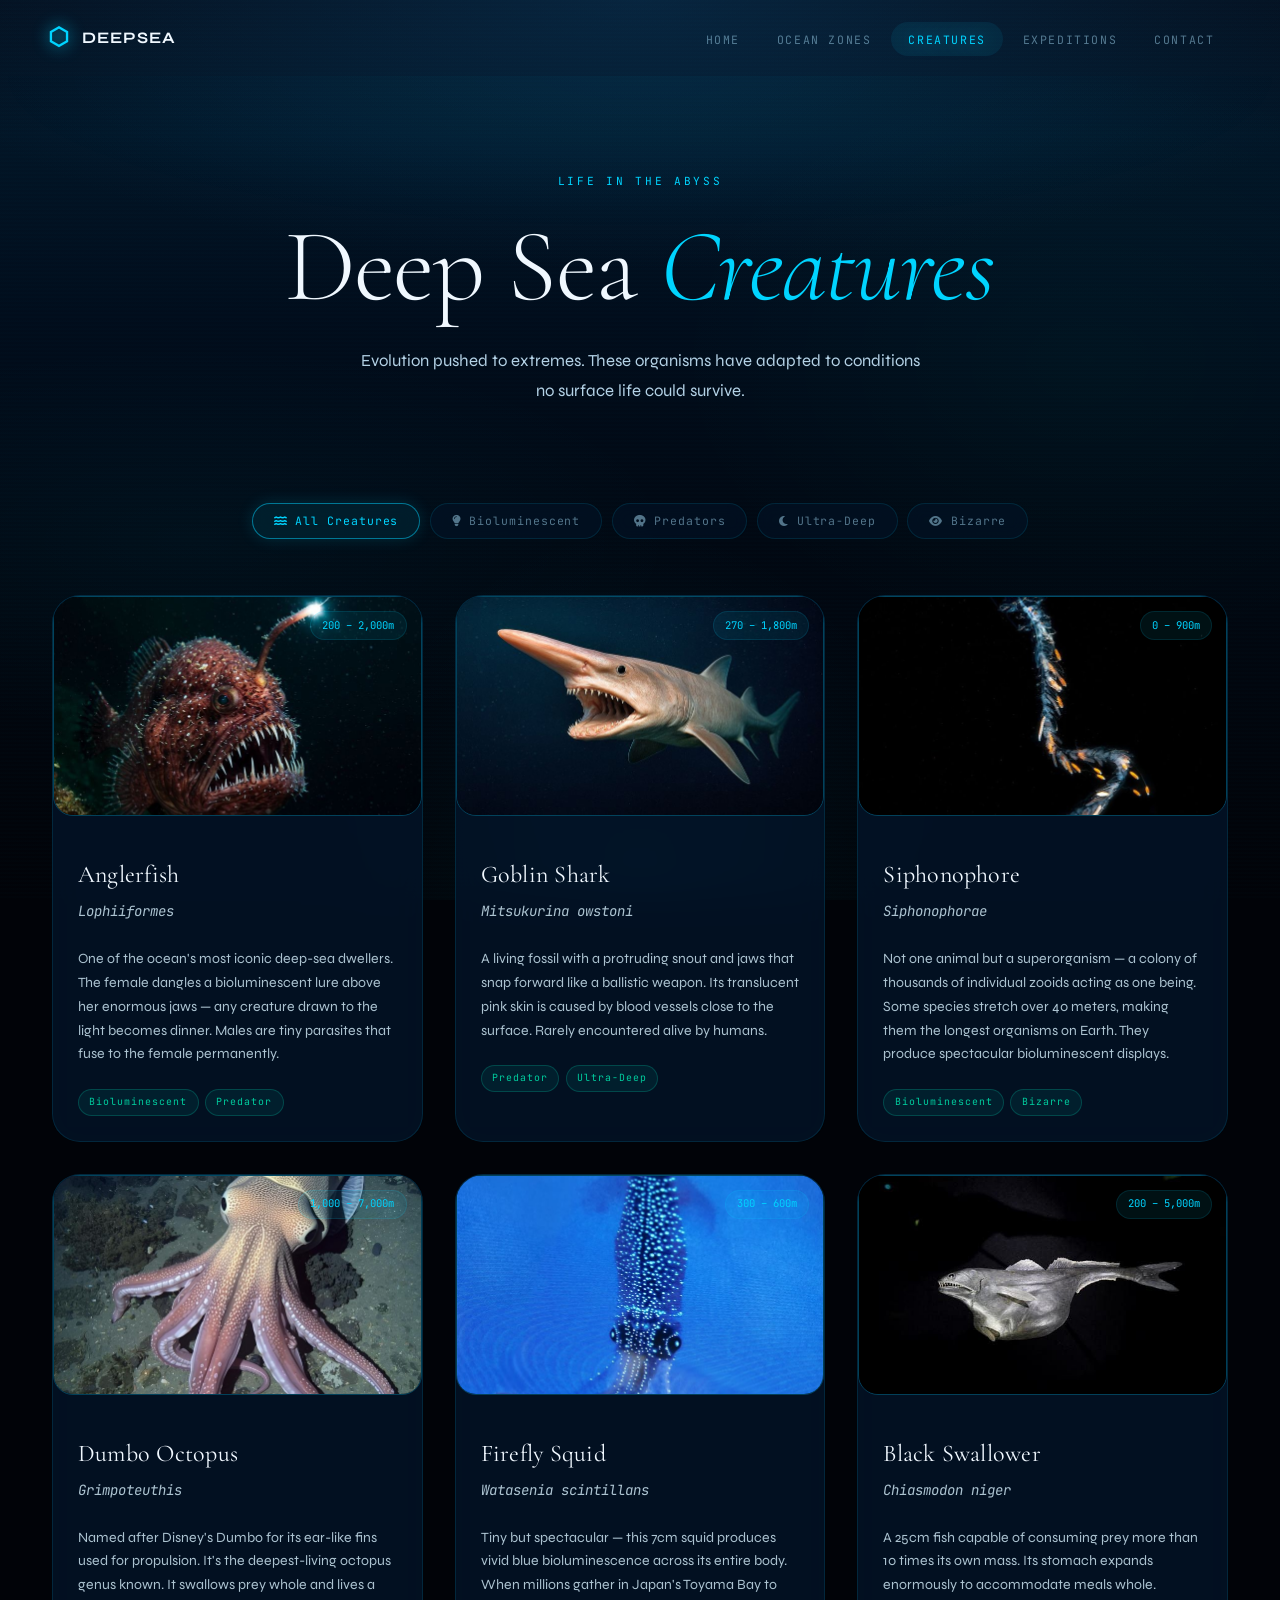
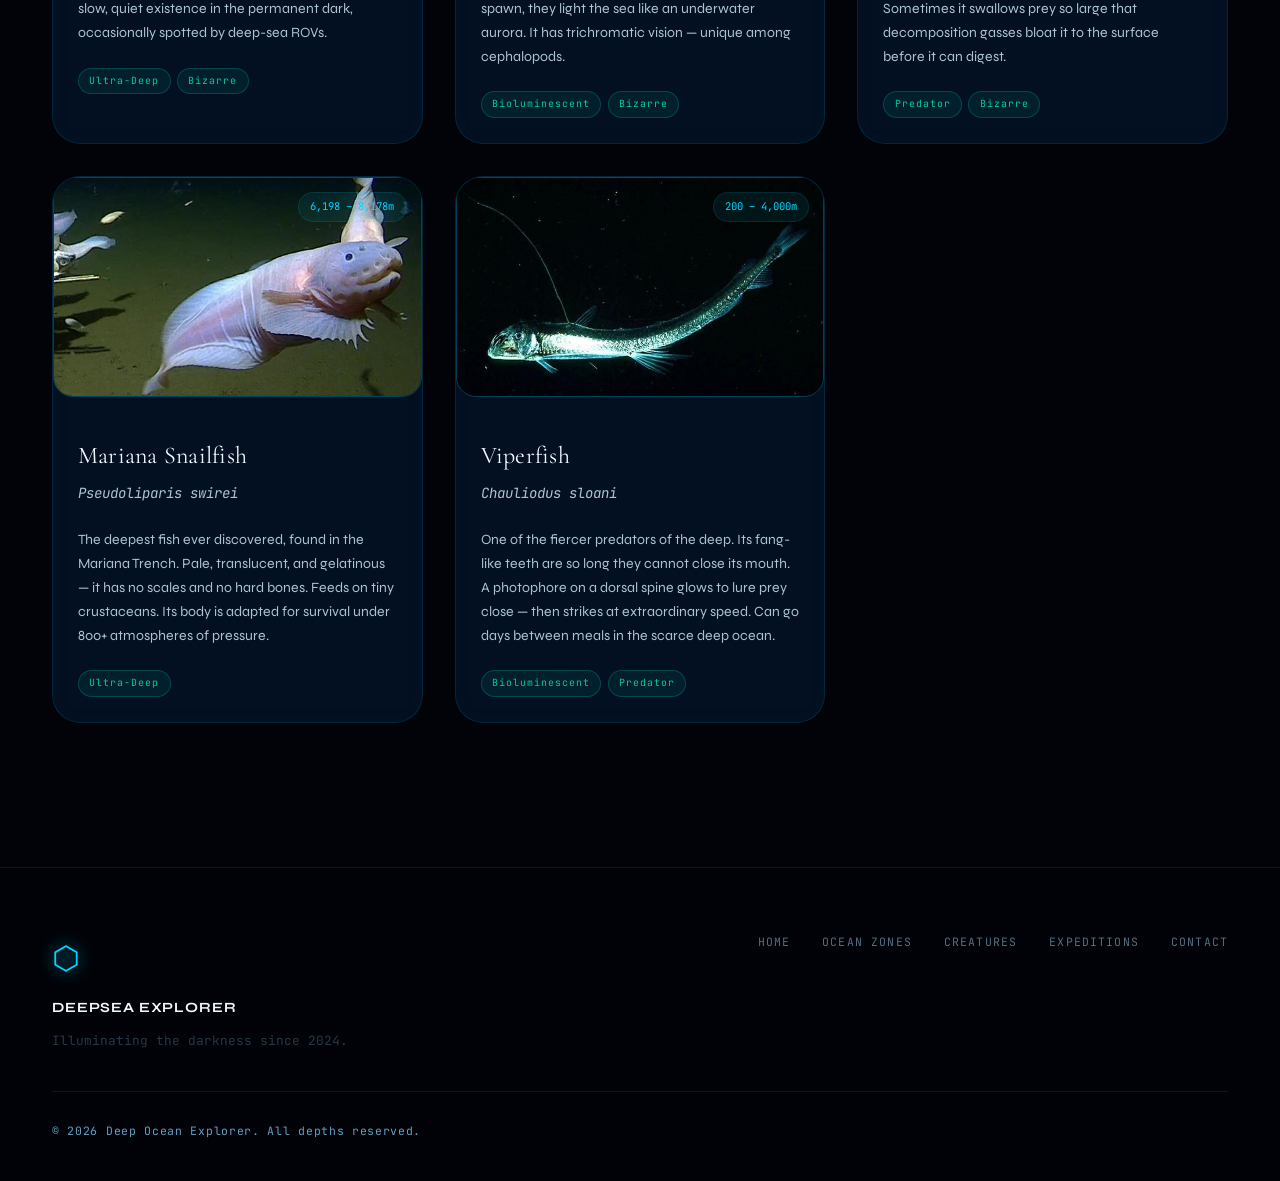
==== commit 5fe74591: "Updated ocean website with new icons and design" ====
--- a/creatures.html
+++ b/creatures.html
@@ -4,6 +4,8 @@
   <meta charset="UTF-8" />
   <meta name="viewport" content="width=device-width, initial-scale=1.0" />
   <title>Deep Sea Creatures — Deep Ocean Explorer</title>
+  <link rel="stylesheet"
+href="https://cdnjs.cloudflare.com/ajax/libs/font-awesome/6.5.1/css/all.min.css">
   <link rel="stylesheet" href="style.css" />
 </head>
 <body class="page-creatures">
@@ -45,13 +47,37 @@
     <section class="filter-section">
       <div class="container">
         <div class="filter-bar">
-          <button class="filter-btn active" data-filter="all">All Creatures</button>
+           <!-- <button class="filter-btn active" data-filter="all">All Creatures</button>
           <button class="filter-btn" data-filter="bioluminescent">✨ Bioluminescent</button>
           <button class="filter-btn" data-filter="predator">🦷 Predators</button>
           <button class="filter-btn" data-filter="deep">🌑 Ultra-Deep</button>
-          <button class="filter-btn" data-filter="weird">👁️ Bizarre</button>
+          <button class="filter-btn" data-filter="weird">👁️ Bizarre</button> -->
+          <button class="filter-btn active" data-filter="all">
+  <i class="fas fa-water"></i>
+  All Creatures
+</button>
+
+<button class="filter-btn" data-filter="bioluminescent">
+  <i class="fas fa-lightbulb"></i>
+  Bioluminescent
+</button>
+
+<button class="filter-btn" data-filter="predator">
+  <i class="fas fa-skull"></i>
+  Predators
+</button>
+
+<button class="filter-btn" data-filter="deep">
+  <i class="fas fa-moon"></i>
+  Ultra-Deep
+</button>
+
+<button class="filter-btn" data-filter="weird">
+  <i class="fas fa-eye"></i>
+  Bizarre
+</button>
         </div>
-      </div>
+      </div> 
     </section>
 
     <section class="creatures-gallery">
--- a/style.css
+++ b/style.css
@@ -322,6 +322,14 @@
   animation: spin-slow 16s linear infinite;
   color: var(--biolum);
   filter: drop-shadow(0 0 8px var(--biolum));
+}
+
+.mission-icon i{
+    font-size:3rem;
+    color:#00d4ff;
+    text-shadow:
+      0 0 10px #00d4ff,
+      0 0 20px #00d4ff;
 }
 
 @keyframes spin-slow {
@@ -877,6 +885,8 @@
   background: linear-gradient(90deg, transparent, var(--biolum), transparent);
 }
 
+
+
 .zone-slice {
   position: relative;
   padding: 1.4rem 1.8rem;
@@ -1384,6 +1394,12 @@
   margin-bottom: 0.4rem;
   color: var(--text-bright);
   letter-spacing: -0.01em;
+}
+
+.zone-content h2 i{
+    color:#00d4ff;
+    font-size:1.2em;
+    filter:drop-shadow(0 0 8px #00d4ff);
 }
 
 .zone-latin {
@@ -1714,6 +1730,10 @@
   border-radius: 100px;
   display: inline-block;
   border: 1px solid rgba(0, 255, 204, 0.18);
+}
+.exp-tag i{
+    color:#00d4ff;
+    font-size:0.9rem;
 }
 
 .upcoming-section { padding: 3rem 0 9rem; }
@@ -2049,6 +2069,13 @@
 
 .checkbox-label input:checked + .checkbox-custom::after { opacity: 1; }
 
+.info-icon{
+    width: 24px;
+    height: 24px;
+    object-fit: contain;
+}
+
+
 .form-success {
   margin-top: 1.8rem;
   background: rgba(0, 212, 255, 0.05);
